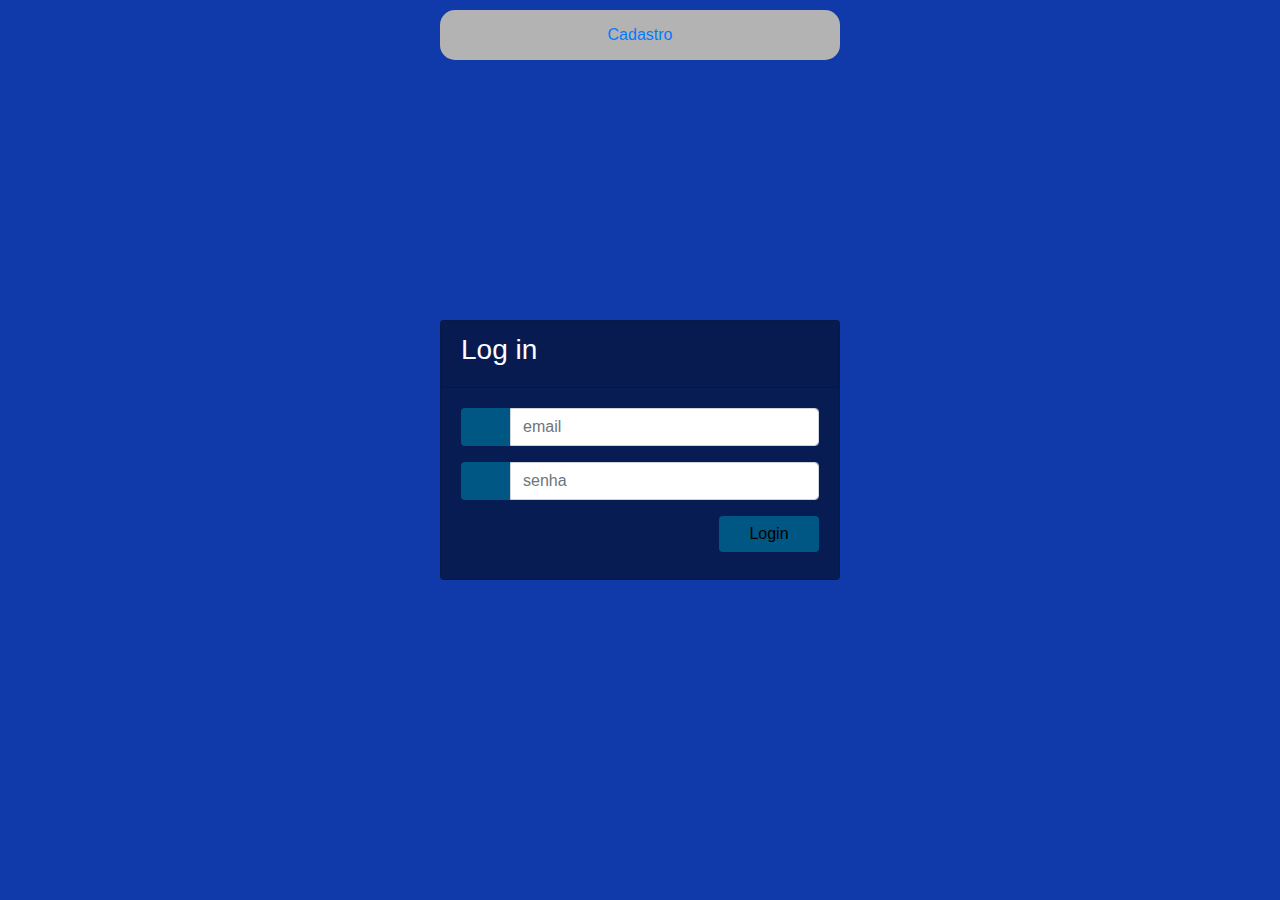
==== src/main/resources/public/cadastrar-aula.html @ 10197116 "ServiceDao funcionando, lista de profs do back com o front" ====
<!DOCTYPE html>
<html lang="pt-br">

<head>
    <meta charset="UTF-8">
    <meta http-equiv="X-UA-Compatible" content="IE=edge">
    <meta name="viewport" content="width=device-width, initial-scale=1.0">
    <title>Cadastro</title>
    <link href="https://cdn.jsdelivr.net/npm/bootstrap@5.2.1/dist/css/bootstrap.min.css" rel="stylesheet"
        integrity="sha384-iYQeCzEYFbKjA/T2uDLTpkwGzCiq6soy8tYaI1GyVh/UjpbCx/TYkiZhlZB6+fzT" crossorigin="anonymous">
    <link rel="stylesheet" href="./css/cadastrarAula.css">
</head>

<body>
    <nav class="navBAR">
        <ul class="list">
            <li class="li"><a href="./index.html">Home</a></li>
            <li class="li"><a href=./chatbot.html>ChatBot</a></li>
        </ul>
    </nav>
    <main>
        <h1>Cadastrar Aula</h1>
        <form id="form" class="form-container">
            <div class="input-group">
                <label for="Professor">
                    <span>Professor</span>
                    <input type="text" id="Professor" name="Professor" required>
                </label>
    
                <label for="Aluno">
                    <span>Aluno</span>
                    <input type="text" id="Aluno" name="Aluno" required>
                </label>
            </div>
    
            <div class="input-group">
                <label for="Titulo">
                    <span>Título</span>
                    <input type="text" id="Titulo" name="Titulo" required>
                </label>
    
                <label for="Descricao">
                    <span>Descrição</span>
                    <input type="text" id="Descricao" name="Descricao" required>
                </label>
            </div>
    
            <div class="input-group">
                <label for="Preco">
                    <span>Preço</span>
                    <input type="number" id="Preco" name="Preco" required>
                </label>
    
                <label for="DataDisponivel">
                    <span>Data Disponível</span>
                    <input type="datetime-local" id="DataDisponivel" name="DataDisponivel" required>
                </label>
            </div>
    
            <div class="input-group">
                <label for="TipoDeAula">
                    <span>Tipo de Aula</span>
                    <input type="text" id="TipoDeAula" name="TipoDeAula" required>
                </label>
    
                <label for="LinkAula">
                    <span>Link da Aula</span>
                    <input type="url" id="LinkAula" name="LinkAula" required>
                </label>
            </div>
    
            <input type="submit" value="Inscrever-se">
        </form>
    </main>
    

    <script src="./js/cadastrarAula.js"></script>
</body>

</html>
---- src/main/resources/public/css/cadastrarAula.css ----
* {
    margin: 0;
    padding: 0;
    border: 0;
    box-sizing: border-box;
  }
  
  ul.list {
    display: flex;
    justify-content: space-around;
    align-items: center;
    list-style: none;
    background: rgb(180, 179, 179);
    margin: 10px auto;
    width: 400px;
    color: #FFFFFF;
    border-radius: 15px;
    height: 50px;
    margin-top: 2; 
  }
  
  body {
    display: flex;
    justify-content: center;
    align-items: center;
    min-height: 100vh;
    margin-top: 2; 
    background: rgb(16, 57, 169);
  }
  
  main {
    width: 50vw;
    display: flex;
    flex-direction: column;
    align-items: center;
    justify-content: center;
    margin-top: 5; 
  }
  
  nav.navBAR {
    position: fixed;
    top: 0;
    width: 100%;
  }
  
  main h1 {
    font-size: 2.2rem;
    margin-bottom: 1rem;
    margin-top: 0; 
  }
  
  main form {
    display: flex;
    flex-direction: column;
    align-items: center;
    margin-top: 0; 
  }
  
  main form label {
    display: flex;
    flex-direction: column;
    align-items: center;
    margin-top: 0; 
  }
  
  main form label span {
    font-size: 1.2rem;
    margin-top: 1rem;
  }
  
  main form input {
    /*background: #000919;*/
    width: 300px;
    height: 50px;
    padding: 0 0.5rem;
    margin-top: 0.5; 
    outline: none;
    font-size: 1rem;
    border: 1px solid #040B18;
    border-radius: 8px;
  }
  
  main form input[type="submit"] {
    cursor: pointer;
    width: 50%;
    margin-top: 2rem; 
    border: none;
    border-radius: 32px;
    background-color: #033d5a;
    color: rgb(209, 204, 204);
    font-size: 1.1rem;
    transition: all .3s ease-in-out;
    align-items: center;
  }
  
  main form input[type="submit"]:hover {
    background-color: #065177;
  }
  
  .user-type {
    display: flex;
    justify-content: center; 
    width: 300px;
    margin-top: 0.5rem;
  }
  
  .user-type {
    display: flex;
    justify-content: center; 
    width: 300px;
    margin-top: 0.5rem;
  }
  
  .radio-option {
    text-align: center;
    margin: 0 -70px; 
  }
  
  .user-type label {
    background: #033d5a;
    color: rgb(209, 204, 204);
    border: 1px solid #040B18;
    border-radius: 8px;
    cursor: pointer;
    transition: all .3s ease-in-out;
    font-size: 1rem;
    padding: 0.5rem;
  }
  
  main form input[type="submit"] {
    cursor: pointer;
    width: 50%;
    margin-top: 2rem;
    border: none;
    border-radius: 32px;
    background-color: #033d5a;
    color: rgb(209, 204, 204);
    font-size: 1.1rem;
    transition: all .3s ease-in-out;
    align-items: center;
  }
  
  main form input[type="submit"]:hover {
    background-color: #065177;
  }
  
  
  .form-container {
    display: flex;
    flex-wrap: wrap;
    justify-content: space-between;
}

.input-group {
    width: 48%; /* 48% to allow some spacing between the input groups */
    margin-bottom: 10px;
}

.input-group label {
    display: block;
}

.input-group input {
    width: 100%;
}
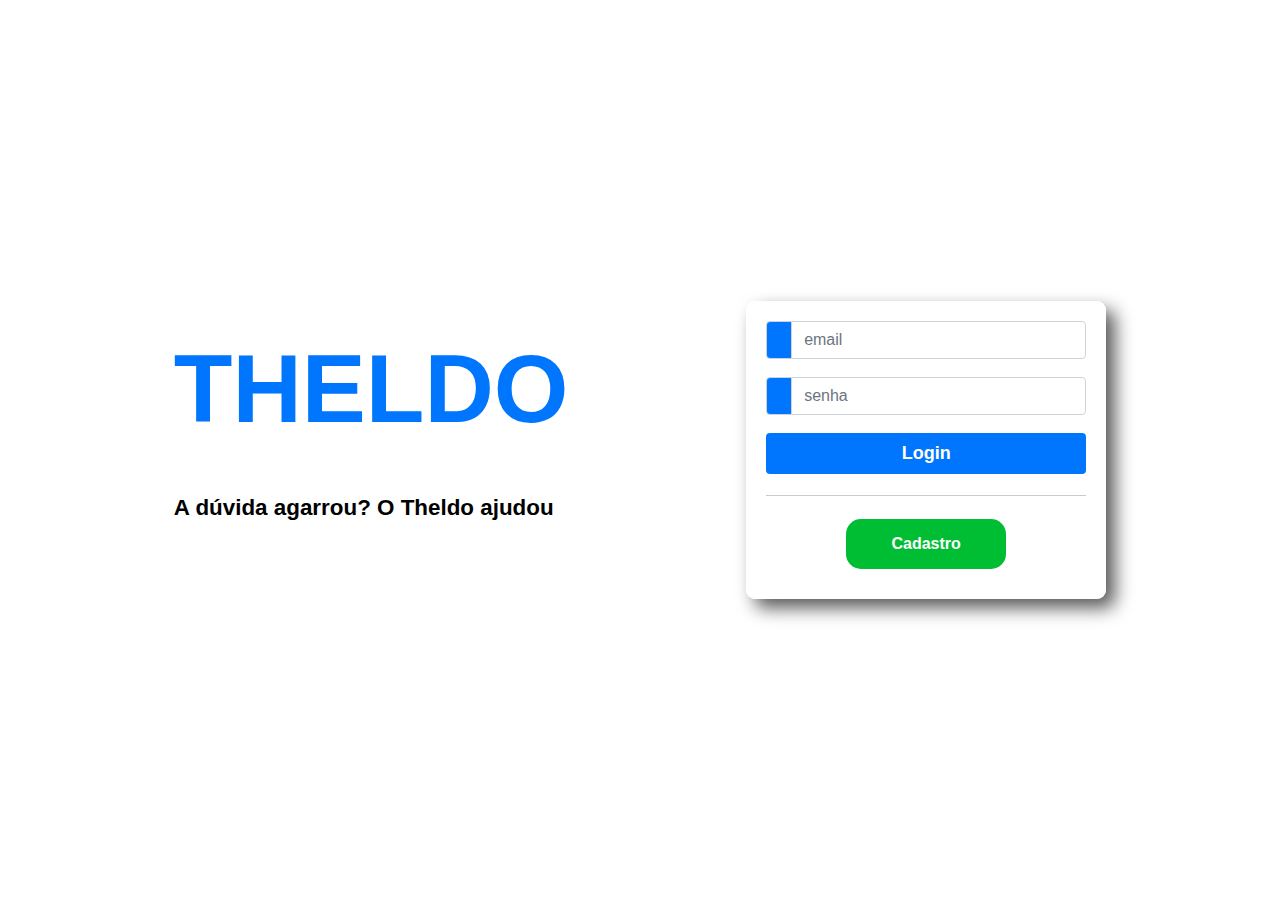
==== commit 92a35e9f: "modelos, services, daos, prontos" ====
--- a/src/main/resources/public/cadastrar-aula.html
+++ b/src/main/resources/public/cadastrar-aula.html
@@ -6,6 +6,17 @@
     <meta http-equiv="X-UA-Compatible" content="IE=edge">
     <meta name="viewport" content="width=device-width, initial-scale=1.0">
     <title>Cadastro</title>
+  <link href="//maxcdn.bootstrapcdn.com/bootstrap/4.1.1/css/bootstrap.min.css" rel="stylesheet" id="bootstrap-css">
+  <script src="//maxcdn.bootstrapcdn.com/bootstrap/4.1.1/js/bootstrap.min.js"></script>
+  <link rel="stylesheet" href="https://stackpath.bootstrapcdn.com/bootstrap/4.1.3/css/bootstrap.min.css"
+    integrity="sha384-MCw98/SFnGE8fJT3GXwEOngsV7Zt27NXFoaoApmYm81iuXoPkFOJwJ8ERdknLPMO" crossorigin="anonymous">
+
+  <!--Fontawesome CDN-->
+  <link rel="stylesheet" href="https://use.fontawesome.com/releases/v5.3.1/css/all.css"
+    integrity="sha384-mzrmE5qonljUremFsqc01SB46Jv
+  <script src="//cdnjs.cloudflare.com/ajax/libs/jquery/3.2.1/jquery.min.js"></script>
+
+
     <link href="https://cdn.jsdelivr.net/npm/bootstrap@5.2.1/dist/css/bootstrap.min.css" rel="stylesheet"
         integrity="sha384-iYQeCzEYFbKjA/T2uDLTpkwGzCiq6soy8tYaI1GyVh/UjpbCx/TYkiZhlZB6+fzT" crossorigin="anonymous">
     <link rel="stylesheet" href="./css/cadastrarAula.css">
@@ -22,56 +33,101 @@
         <h1>Cadastrar Aula</h1>
         <form id="form" class="form-container">
             <div class="input-group">
-                <label for="Professor">
-                    <span>Professor</span>
-                    <input type="text" id="Professor" name="Professor" required>
-                </label>
-    
-                <label for="Aluno">
-                    <span>Aluno</span>
-                    <input type="text" id="Aluno" name="Aluno" required>
-                </label>
-            </div>
-    
-            <div class="input-group">
                 <label for="Titulo">
                     <span>Título</span>
                     <input type="text" id="Titulo" name="Titulo" required>
+                    <i class="'bx bx-titulo"></i>
                 </label>
     
                 <label for="Descricao">
                     <span>Descrição</span>
                     <input type="text" id="Descricao" name="Descricao" required>
+                    <i class="'bx bx-descricao"></i>
                 </label>
             </div>
     
             <div class="input-group">
                 <label for="Preco">
                     <span>Preço</span>
-                    <input type="number" id="Preco" name="Preco" required>
+                    <input type="number"  placeholder="0.00" min="0.00" step="0.01" id="Preco" name="Preco" required>
+                    <i class="'bx bx-preco"></i>
                 </label>
     
                 <label for="DataDisponivel">
-                    <span>Data Disponível</span>
+                    <span>Data Prevista</span>
                     <input type="datetime-local" id="DataDisponivel" name="DataDisponivel" required>
+                    <i class="'bx bx-data"></i>
                 </label>
             </div>
     
             <div class="input-group">
-                <label for="TipoDeAula">
-                    <span>Tipo de Aula</span>
-                    <input type="text" id="TipoDeAula" name="TipoDeAula" required>
-                </label>
-    
-                <label for="LinkAula">
+                <div class="user-type">
+                    <div class="radio-option">
+                      <label for="Online">
+                        <span>Online</span>
+                        <input type="radio" value="online" id="Online" name="TipoDeAula" required>
+                        <i class="'bx bx-online"></i>
+                      </label>
+                    </div>
+                    <div class="radio-option">
+                      <label for="Presencial">
+                        <span>Presencial</span>
+                        <input type="radio" value="presencial" id="Presencial" name="TipoDeAula" required>
+                        <i class="'bx bx-presencial"></i>
+                      </label>
+                    </div>
+                  </div>
+                <label style="display: none;" id="link" for="LinkAula">
                     <span>Link da Aula</span>
                     <input type="url" id="LinkAula" name="LinkAula" required>
                 </label>
+                <label style="display: none;" id="local">
+                    <span>Local</span>
+                    <span>Rua</span>
+					<input type="text" id="rua" name="rua" required>
+					<span>Número</span>
+					<input type="text" id="numero" name="numero" required>
+					
+					<span>Bairro</span>
+					<input type="text" id="bairro" name="bairro" required>
+                </label>					
             </div>
-    
             <input type="submit" value="Inscrever-se">
         </form>
     </main>
+
+    <form id="form">
+        <div class="input-group space">
+            <div class="input-group-prepend">
+                <span class="input-group-text"><i class="fas fa-user"></i></span>
+            </div>
+            <input autocomplete="off" type="text" class="form-control" id="Titulo" name="nome"
+                placeholder="Título">
+        </div>
+        <div class="input-group space">
+            <div class="input-group-prepend">
+                <span class="input-group-text"><i class="fas fa-key"></i></span>
+            </div>
+            <input type="text" class="form-control" placeholder="Descrição" id="Descricao" name="senha">
+        </div>
+        <div class="input-group space">
+          <div class="input-group-prepend">
+              <span class="input-group-text"><i class="fas fa-user"></i></span>
+          </div>
+          <input autocomplete="off" type="number"  placeholder="0.00" min="0.00" step="0.01" type="text" class="form-control" id="Preco" name="nome"
+              placeholder="email">
+        </div>
+        <div class="input-group space">
+            <div class="input-group-prepend">
+                <span class="input-group-text"><i class="fas fa-key"></i></span>
+            </div>
+            <input type="text" class="form-control" placeholder="Descrição" id="Descricao" name="senha">
+        </div>
+        
+        <div class="space">
+            <input type="submit" value="Login" class="btn float-right login_btn" id="btn">
+        </div>
+    </form>
     
 
     <script src="./js/cadastrarAula.js"></script>
--- a/src/main/resources/public/css/cadastrarAula.css
+++ b/src/main/resources/public/css/cadastrarAula.css
@@ -1,165 +1,360 @@
 * {
-    margin: 0;
-    padding: 0;
-    border: 0;
-    box-sizing: border-box;
-  }
-  
-  ul.list {
-    display: flex;
-    justify-content: space-around;
-    align-items: center;
-    list-style: none;
-    background: rgb(180, 179, 179);
-    margin: 10px auto;
-    width: 400px;
-    color: #FFFFFF;
-    border-radius: 15px;
-    height: 50px;
-    margin-top: 2; 
-  }
-  
-  body {
-    display: flex;
-    justify-content: center;
-    align-items: center;
-    min-height: 100vh;
-    margin-top: 2; 
-    background: rgb(16, 57, 169);
-  }
-  
-  main {
-    width: 50vw;
-    display: flex;
-    flex-direction: column;
-    align-items: center;
-    justify-content: center;
-    margin-top: 5; 
-  }
-  
-  nav.navBAR {
-    position: fixed;
-    top: 0;
-    width: 100%;
-  }
-  
-  main h1 {
-    font-size: 2.2rem;
-    margin-bottom: 1rem;
-    margin-top: 0; 
-  }
-  
-  main form {
-    display: flex;
-    flex-direction: column;
-    align-items: center;
-    margin-top: 0; 
-  }
-  
-  main form label {
-    display: flex;
-    flex-direction: column;
-    align-items: center;
-    margin-top: 0; 
-  }
-  
-  main form label span {
-    font-size: 1.2rem;
-    margin-top: 1rem;
-  }
-  
-  main form input {
-    /*background: #000919;*/
-    width: 300px;
-    height: 50px;
-    padding: 0 0.5rem;
-    margin-top: 0.5; 
-    outline: none;
-    font-size: 1rem;
-    border: 1px solid #040B18;
-    border-radius: 8px;
-  }
-  
-  main form input[type="submit"] {
-    cursor: pointer;
-    width: 50%;
-    margin-top: 2rem; 
-    border: none;
-    border-radius: 32px;
-    background-color: #033d5a;
-    color: rgb(209, 204, 204);
-    font-size: 1.1rem;
-    transition: all .3s ease-in-out;
-    align-items: center;
-  }
-  
-  main form input[type="submit"]:hover {
-    background-color: #065177;
-  }
-  
-  .user-type {
-    display: flex;
-    justify-content: center; 
-    width: 300px;
-    margin-top: 0.5rem;
-  }
-  
-  .user-type {
-    display: flex;
-    justify-content: center; 
-    width: 300px;
-    margin-top: 0.5rem;
-  }
-  
-  .radio-option {
-    text-align: center;
-    margin: 0 -70px; 
-  }
-  
-  .user-type label {
-    background: #033d5a;
-    color: rgb(209, 204, 204);
-    border: 1px solid #040B18;
-    border-radius: 8px;
-    cursor: pointer;
-    transition: all .3s ease-in-out;
-    font-size: 1rem;
-    padding: 0.5rem;
-  }
-  
-  main form input[type="submit"] {
-    cursor: pointer;
-    width: 50%;
-    margin-top: 2rem;
-    border: none;
-    border-radius: 32px;
-    background-color: #033d5a;
-    color: rgb(209, 204, 204);
-    font-size: 1.1rem;
-    transition: all .3s ease-in-out;
-    align-items: center;
-  }
-  
-  main form input[type="submit"]:hover {
-    background-color: #065177;
-  }
-  
-  
-  .form-container {
-    display: flex;
-    flex-wrap: wrap;
-    justify-content: space-between;
+  margin: 0;
+  padding: 0;
+  box-sizing: border-box;
+}
+
+ul.list {
+  display: flex;
+  justify-content: space-around; /* Alterado para distribuir espaço entre os itens */
+  align-items: center;
+  list-style: none;
+  background:#333;
+  margin: 10px auto;
+  width: 20%; /* Ajustado para ocupar 80% da largura */
+  height: 10%;
+  color: #333;
+  border-radius: 15px;
+  height: 80px;
+}
+
+
+body {
+  display: flex;
+  justify-content: center;
+  align-items: center;
+  min-height: 100vh;
+  background: #ffffff;
+}
+
+main {
+  width: 80vw; /* Adjusted width */
+  display: flex;
+  flex-direction: column;
+  align-items: center;
+  justify-content: center;
+  margin-top: 5px; /* Adjusted margin */
+}
+
+nav.navBAR {
+  position: fixed;
+  top: 0;
+  width: 100%;
+}
+
+main h1 {
+  font-size: 2rem; /* Adjusted font size */
+  margin-bottom: 1rem;
+}
+
+main form {
+  display: flex;
+  flex-direction: column;
+  align-items: center;
+  justify-content: center;
+  margin-top: 10px;
+  text-align: center; /* Added to center the text */
+}
+
+main form label,
+main form input,
+.main form input[type="submit"] {
+  width: 100%; /* Adjusted width */
+  margin-bottom: 10px; /* Added for spacing between elements */
+}
+
+main form label span {
+  font-size: 1.2rem;
+  margin-top: 1rem;
+}
+
+main form input {
+  height: 40px; /* Adjusted height */
+  padding: 0.5rem; /* Adjusted padding */
+  outline: none;
+  font-size: 1rem;
+  border: 1px solid #333;
+}
+
+main form input[type="submit"] {
+  margin-top: 1.5rem; /* Adjusted margin */
+}
+
+.user-type {
+  display: flex;
+  justify-content: space-around;
+  width: 80%;
+  margin-top: 10px;
+}
+
+.radio-option {
+  text-align: center;
+  margin: 0 10px;
+  width: 48%; /* Ajustado para garantir algum espaço entre os botões */
+}
+
+.user-type label {
+  font-size: 1rem;
+  padding: 0.5rem;
+  display: block;
+}
+
+.user-type input {
+  width: auto; /* Ajustado para ocupar apenas o tamanho necessário */
+}
+
+.user-type input[type="radio"]:hover {
+  cursor: pointer;
+}
+
+.user-type input:checked + label {
+  background-color: #000000;
+  color: #fff;
+}
+
+.main form input[type="submit"]:hover {
+  background-color: #000000;
+}
+
+.form-container {
+  display: flex;
+  flex-direction: column; /* Align items vertically */
+  justify-content: space-between;
+  width: 20%; /* Adjusted width */
+  height: 400px; /* Adjusted height */
+  padding: 15px;
+  border: 2px solid rgba(255, 255, 255, 0.5);
+  border-radius: 20px;
+  backdrop-filter: blur(15px);
+  transform: 0.3s;
+}
+
+h1 {
+  color: #000000;
+  font-size: 1rem; /* Adjusted font size */
+  display: flex;
+  justify-content: center;
+  padding: 10px 0;
+}
+
+.input-group .input {
+  height: 100px; /* Adjusted height */
+  width: 50%; /* Adjusted width */
+  border: none;
+  border-radius: 15px;
+  color: #fff;
+  font-size: 15px;
+  padding: 0 0 0 15px; /* Adjusted padding */
+  background: rgba(0, 0, 0, 0.1);
+  outline: none;
+}
+
+i {
+  position: relative;
+  top: -33px;
+  left: 17px;
+  color: #fff;
 }
 
 .input-group {
-    width: 48%; /* 48% to allow some spacing between the input groups */
-    margin-bottom: 10px;
+  width: 80%; /* Adjusted width */
+  margin-bottom: 10px;
 }
 
 .input-group label {
-    display: block;
+  display: block;
 }
 
 .input-group input {
-    width: 100%;
-}
+  width: 100%;
+}
+
+/* Made with love by Mutiullah Samim*/
+@import url('https://fonts.googleapis.com/css?family=Numans');
+
+* {
+  margin: 0;
+  padding: 0;
+  border: 0;
+  box-sizing: border-box;
+  font-family: arial;
+}
+
+body {
+  background-image: url("/images/fundo.jpg");
+  font-weight: 500;
+  display: flex;
+  min-height: 100vh;
+  flex-direction: column;
+  /* Added to make content stack vertically */
+  justify-content: center;
+  /* Added to vertically center content */
+  align-items: center;
+  /* Added to horizontally center content */
+}
+
+.space {
+  margin-bottom: 2vh;
+}
+
+h1.titulo {
+  font-size: 6rem;
+  color: #0076ff;
+  font-weight: bold;
+  margin-bottom: 5vh;
+  position: relative;
+}
+
+p.paragrafo {
+  font-size: 1.4rem;
+  color: black;
+  font-family: arial;
+  font-weight: bold;
+  margin-bottom: 5vh;
+  position: relative;
+}
+
+
+ul.list {
+  display: flex;
+  justify-content: space-around;
+  align-items: center;
+  list-style: none;
+  background: rgb(0 190 51);
+  margin: 10px auto;
+  width: 50%;
+  color: #FFFFFF;
+  border-radius: 15px;
+  height: 50px;
+  margin-top: 10px;
+  font-weight: bold;
+  cursor: pointer;
+  transition: .5s background;
+}
+
+ul.list:hover {
+  background: rgb(0, 143, 38);
+}
+
+li.a {
+  color: white;
+}
+
+a {
+  text-decoration: none;
+  color: white;
+  font-weight: 20%;
+}
+
+.container {
+  display: flex;
+  align-items: center;
+  justify-content: space-around;
+}
+
+h3 {
+  color: black;
+}
+
+#form>div:nth-child(3) {
+  border-bottom: 0.25px #cbcbcb solid;
+  height: 7vh;
+}
+
+.card- {
+    width: 40vh;
+    background-color: rgb(255,255,255,0.75);
+    box-shadow: #595959 1vh 1vh 2vh 0vh;
+    border-radius: 1vh;
+}
+
+input#btn {
+  width: 100%;
+  font-size: 2vh;
+  color: white;
+  font-weight: bold;
+  margin-bottom: 5vh;
+  background: #0076ff;
+  transition: .5s background;
+}
+
+input#btn:hover {
+  background: #004799;
+}
+
+span.input-group-text {
+  background: #0076ff !important;
+}
+
+.header {
+  display: flex;
+  justify-content: center;
+  align-items: center;
+  height: 10%;
+  /* Adjust the height as needed */
+  margin-bottom: 10%;
+  /* Added margin to separate the tags from the login block */
+}
+
+.header-tag {
+  margin: 0 10%;
+  /* Adjust the spacing as needed */
+  font-size: 24px;
+  /* Adjust the font size as needed */
+  color: white;
+  /* Set the color to white */
+}
+
+.card {
+  height: 370px;
+  margin-top: auto;
+  margin-bottom: auto;
+  width: 400px;
+  background-color: rgba(0, 0, 0, 0.5) !important;
+  height: 260px;
+}
+
+.social_icon span {
+  font-size: 60px;
+  margin-left: 10px;
+  color: #ffffff;
+}
+
+.social_icon span:hover {
+  color: white;
+  cursor: pointer;
+}
+
+.card-header h3 {
+  color: white;
+}
+
+.social_icon {
+  position: absolute;
+  right: 20px;
+  top: -45px;
+}
+
+input:focus {
+  outline: 0 0 0 0 !important;
+  box-shadow: 0 0 0 0 !important;
+}
+
+.remember {
+  color: white;
+}
+
+.remember input {
+  width: 20px;
+  height: 20px;
+  margin-left: 15px;
+  margin-right: 5px;
+}
+
+.links {
+  color: white;
+}
+
+.links a {
+  margin-left: 4px;
+}